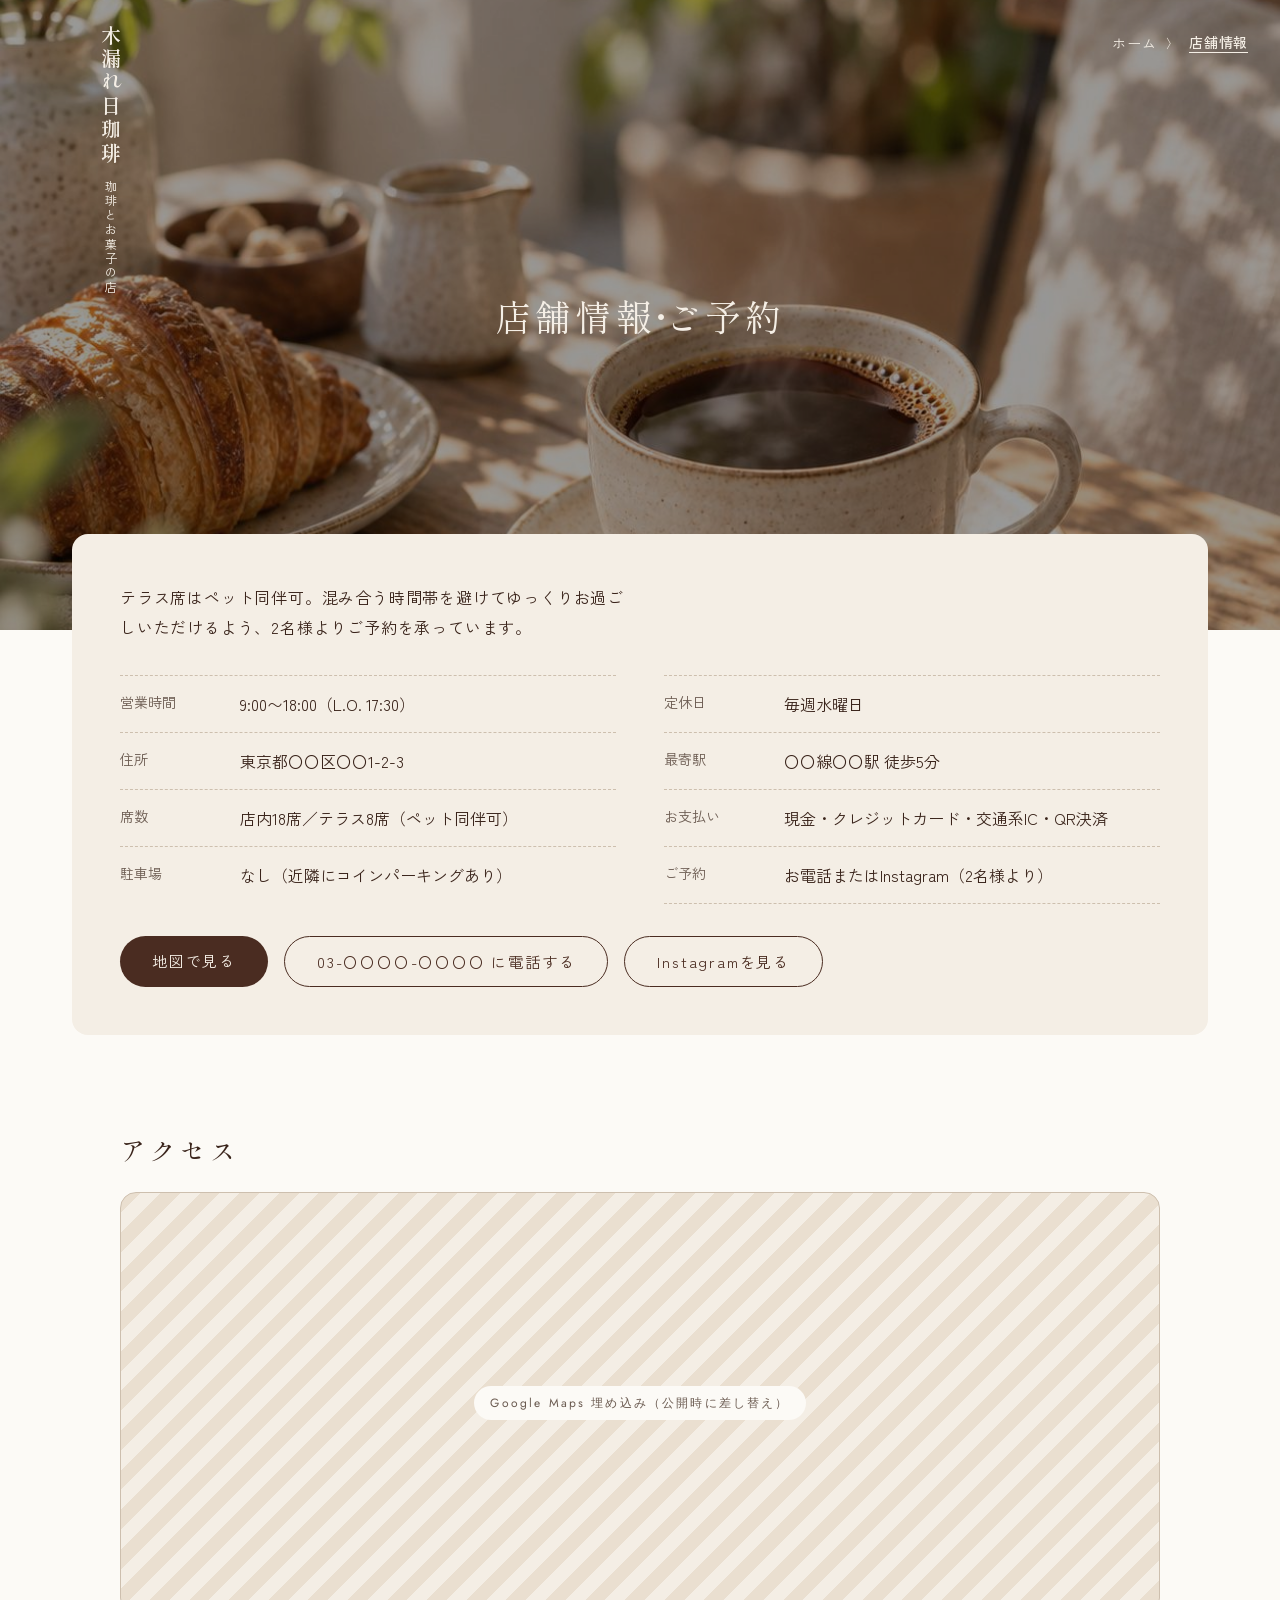
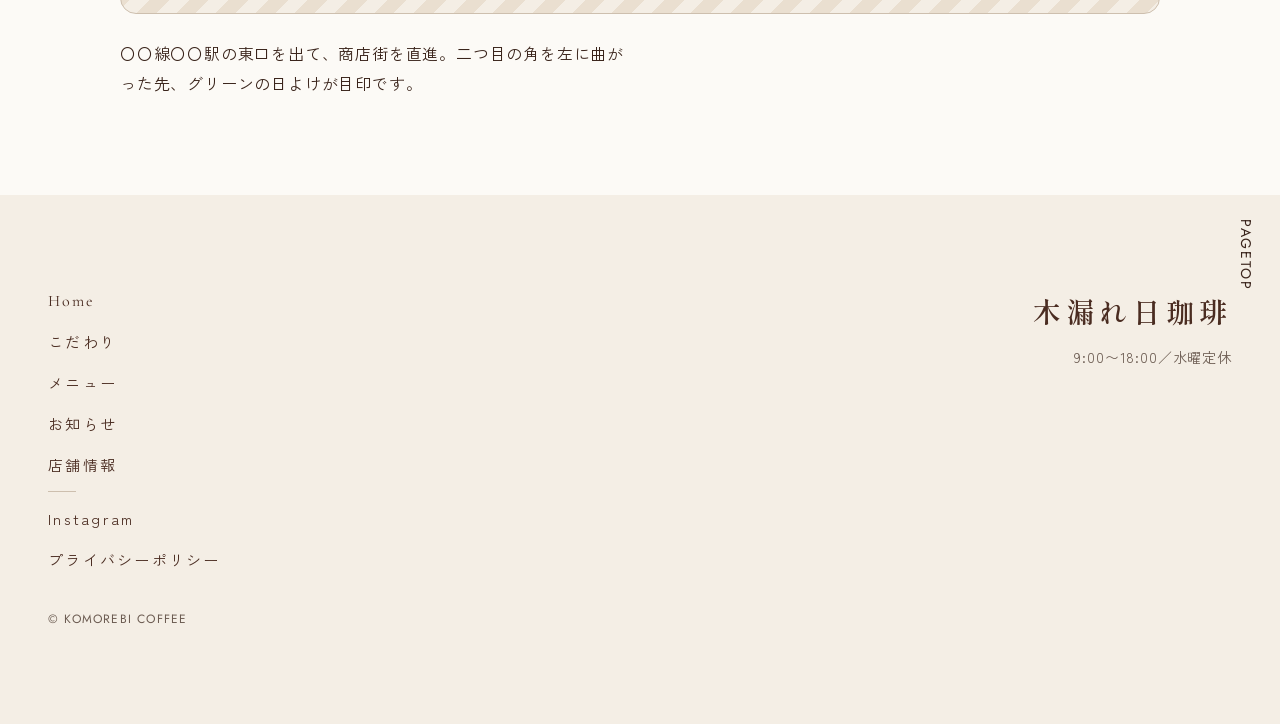
==== access.html @ e15b1026 "Add KOMOREBI COFFEE static site and CLAUDE.md project guide Import the existing Claude-designed cafe" ====
<!DOCTYPE html>
<html lang="ja">
<head>
<meta charset="utf-8">
<meta name="viewport" content="width=device-width, initial-scale=1">
<title>店舗情報・ご予約 | 木漏れ日珈琲</title>
<meta name="description" content="木漏れ日珈琲の店舗情報。営業時間、定休日、アクセス、ご予約について。">
<link rel="preconnect" href="https://fonts.googleapis.com">
<link rel="preconnect" href="https://fonts.gstatic.com" crossorigin>
<link rel="stylesheet" href="css/style.css">
</head>
<body>
<div id="top">

<section style="position:relative;height:70vh;min-height:520px;overflow:hidden">
<img src="images/gallery-02.jpg" alt="木漏れ日が差し込むテラス席" style="width:100%;height:100%;object-fit:cover;object-position:center 45%;display:block">
<div aria-hidden="true" style="position:absolute;inset:0;background:rgba(0,0,0,0.4)"></div>
<a href="index.html" aria-label="木漏れ日珈琲 トップへ" style="position:absolute;left:24px;top:24px;text-decoration:none;display:flex;flex-direction:column;align-items:center;gap:14px">
<span aria-hidden="true" style="writing-mode:vertical-rl;font-family:'Shippori Mincho',serif;font-weight:600;font-size:20px;letter-spacing:.18em;color:#F5EFE6">木漏れ日珈琲</span>
<span aria-hidden="true" style="writing-mode:vertical-rl;font-size:12px;letter-spacing:.2em;color:#F5EFE6">珈琲とお菓子の店</span>
</a>
<nav aria-label="パンくずリスト" style="position:absolute;right:32px;top:32px;display:flex;align-items:center;gap:10px;font-size:14px;letter-spacing:.05em;color:#F5EFE6">
<a href="index.html" style="text-decoration:none;color:#F5EFE6">ホーム</a>
<span aria-hidden="true" style="font-size:12px">〉</span>
<span aria-current="page" style="font-weight:500;border-bottom:1px solid #F5EFE6">店舗情報</span>
</nav>
<h1 style="position:absolute;left:0;right:0;top:50%;transform:translateY(-50%);margin:0;text-align:center;font-family:'Shippori Mincho',serif;font-size:36px;font-weight:400;letter-spacing:.12em;color:#F5EFE6;font-feature-settings:'palt'">店舗情報・ご予約</h1>
</section>

<section style="padding:0 48px 96px">
<div style="max-width:1040px;margin:-96px auto 0;background:#F4EEE5;border-radius:16px;padding:48px;position:relative">
<p style="margin:0 0 32px;font-size:16px;line-height:1.9;letter-spacing:.05em;max-width:32em;text-wrap:pretty">テラス席はペット同伴可。混み合う時間帯を避けてゆっくりお過ごしいただけるよう、2名様よりご予約を承っています。</p>
<div style="display:grid;grid-template-columns:1fr 1fr;gap:0 48px">
<div style="display:flex;gap:24px;padding:16px 0;border-top:1px dashed #CDBFAE"><span style="width:96px;flex:none;font-size:14px;color:#6B5B51">営業時間</span><span style="font-size:16px">9:00〜18:00（L.O. 17:30）</span></div>
<div style="display:flex;gap:24px;padding:16px 0;border-top:1px dashed #CDBFAE"><span style="width:96px;flex:none;font-size:14px;color:#6B5B51">定休日</span><span style="font-size:16px">毎週水曜日</span></div>
<div style="display:flex;gap:24px;padding:16px 0;border-top:1px dashed #CDBFAE"><span style="width:96px;flex:none;font-size:14px;color:#6B5B51">住所</span><span style="font-size:16px">東京都〇〇区〇〇1-2-3</span></div>
<div style="display:flex;gap:24px;padding:16px 0;border-top:1px dashed #CDBFAE"><span style="width:96px;flex:none;font-size:14px;color:#6B5B51">最寄駅</span><span style="font-size:16px">〇〇線〇〇駅 徒歩5分</span></div>
<div style="display:flex;gap:24px;padding:16px 0;border-top:1px dashed #CDBFAE"><span style="width:96px;flex:none;font-size:14px;color:#6B5B51">席数</span><span style="font-size:16px">店内18席／テラス8席（ペット同伴可）</span></div>
<div style="display:flex;gap:24px;padding:16px 0;border-top:1px dashed #CDBFAE"><span style="width:96px;flex:none;font-size:14px;color:#6B5B51">お支払い</span><span style="font-size:16px">現金・クレジットカード・交通系IC・QR決済</span></div>
<div style="display:flex;gap:24px;padding:16px 0;border-top:1px dashed #CDBFAE"><span style="width:96px;flex:none;font-size:14px;color:#6B5B51">駐車場</span><span style="font-size:16px">なし（近隣にコインパーキングあり）</span></div>
<div style="display:flex;gap:24px;padding:16px 0;border-top:1px dashed #CDBFAE;border-bottom:1px dashed #CDBFAE"><span style="width:96px;flex:none;font-size:14px;color:#6B5B51">ご予約</span><span style="font-size:16px">お電話またはInstagram（2名様より）</span></div>
</div>
<div style="display:flex;gap:16px;flex-wrap:wrap;margin-top:32px">
<a href="https://maps.google.com/?q=KOMOREBI+COFFEE" style="text-decoration:none;background:#4A2C21;color:#F5EFE6;border-radius:999px;padding:14px 32px;font-size:15px;letter-spacing:.12em">地図で見る</a>
<a href="tel:03-0000-0000" style="text-decoration:none;border:1px solid #4A2C21;color:#4A2C21;border-radius:999px;padding:14px 32px;font-size:15px;letter-spacing:.12em">03-〇〇〇〇-〇〇〇〇 に電話する</a>
<a href="https://instagram.com/komorebi_coffee" style="text-decoration:none;border:1px solid #4A2C21;color:#4A2C21;border-radius:999px;padding:14px 32px;font-size:15px;letter-spacing:.12em">Instagramを見る</a>
</div>
</div>
</section>

<section style="padding:0 48px 96px">
<div style="max-width:1040px;margin:0 auto">
<h2 style="margin:0 0 24px;font-family:'Shippori Mincho',serif;font-size:26px;font-weight:400;letter-spacing:.15em">アクセス</h2>
<div style="height:420px;border:1px solid #CDBFAE;border-radius:16px;background:repeating-linear-gradient(135deg,#EADFD0 0 14px,#F4EEE5 14px 28px);display:flex;align-items:center;justify-content:center">
<span style="font-family:Jost,sans-serif;font-size:12px;letter-spacing:.18em;color:#6B5B51;background:#FCFAF6;padding:8px 16px;border-radius:999px">Google Maps 埋め込み（公開時に差し替え）</span>
</div>
<p style="margin:24px 0 0;font-size:16px;line-height:1.9;letter-spacing:.05em;max-width:32em;text-wrap:pretty">〇〇線〇〇駅の東口を出て、商店街を直進。二つ目の角を左に曲がった先、グリーンの日よけが目印です。</p>
</div>
</section>

<footer style="background:#F4EEE5;padding:96px 48px;position:relative">
<a href="#top" style="position:absolute;right:24px;top:24px;writing-mode:vertical-rl;text-decoration:none;font-family:Jost,sans-serif;font-size:14px;letter-spacing:.12em;color:#3A241B">PAGETOP</a>
<div style="display:flex;justify-content:space-between;gap:64px;flex-wrap:wrap;max-width:1200px;margin:0 auto">
<div style="display:flex;flex-direction:column">
<nav style="display:flex;flex-direction:column;gap:20px">
<a href="index.html" style="text-decoration:none;font-family:'Cormorant Garamond',serif;font-size:16px;letter-spacing:.12em">Home</a>
<a href="concept.html" style="text-decoration:none;font-size:15px;letter-spacing:.15em">こだわり</a>
<a href="menu.html" style="text-decoration:none;font-size:15px;letter-spacing:.15em">メニュー</a>
<a href="news.html" style="text-decoration:none;font-size:15px;letter-spacing:.15em">お知らせ</a>
<a href="access.html" style="text-decoration:none;font-size:15px;letter-spacing:.15em">店舗情報</a>
</nav>
<span aria-hidden="true" style="width:28px;height:1px;background:#CDBFAE;margin:16px 0"></span>
<nav style="display:flex;flex-direction:column;gap:20px">
<a href="https://instagram.com/komorebi_coffee" style="text-decoration:none;font-size:15px;letter-spacing:.15em">Instagram</a>
<a href="/privacy-policy" style="text-decoration:none;font-size:15px;letter-spacing:.15em">プライバシーポリシー</a>
</nav>
<p style="margin:40px 0 0;font-family:Jost,sans-serif;font-size:12px;letter-spacing:.1em;color:#6B5B51">© KOMOREBI COFFEE</p>
</div>
<div style="display:flex;flex-direction:column;align-items:flex-end;gap:16px">
<span aria-hidden="true" style="font-family:'Shippori Mincho',serif;font-weight:600;font-size:28px;letter-spacing:.18em;color:#4A2C21;font-feature-settings:'palt'">木漏れ日珈琲</span>
<p style="margin:0;font-size:14px;letter-spacing:.06em;color:#6B5B51">9:00〜18:00／水曜定休</p>
</div>
</div>
</footer>

</div>
</body>
</html>
---- css/style.css ----
@import url("https://fonts.googleapis.com/css2?family=Shippori+Mincho:wght@400;500;600&family=Zen+Kaku+Gothic+New:wght@300;400;500&family=Cormorant+Garamond:wght@400;500;600&family=Jost:wght@400;500&display=swap");

body {
  margin: 0;
  background: #FCFAF6;
  font-family: "Zen Kaku Gothic New", "Noto Sans JP", sans-serif;
  color: #3A241B;
}

a {
  color: #4A2C21;
}

a:hover {
  color: #6B4234;
}

*:focus-visible {
  outline: 2px solid #4A2C21;
  outline-offset: 2px;
}

@keyframes komorebi-spin {
  from { transform: rotate(0); }
  to { transform: rotate(360deg); }
}
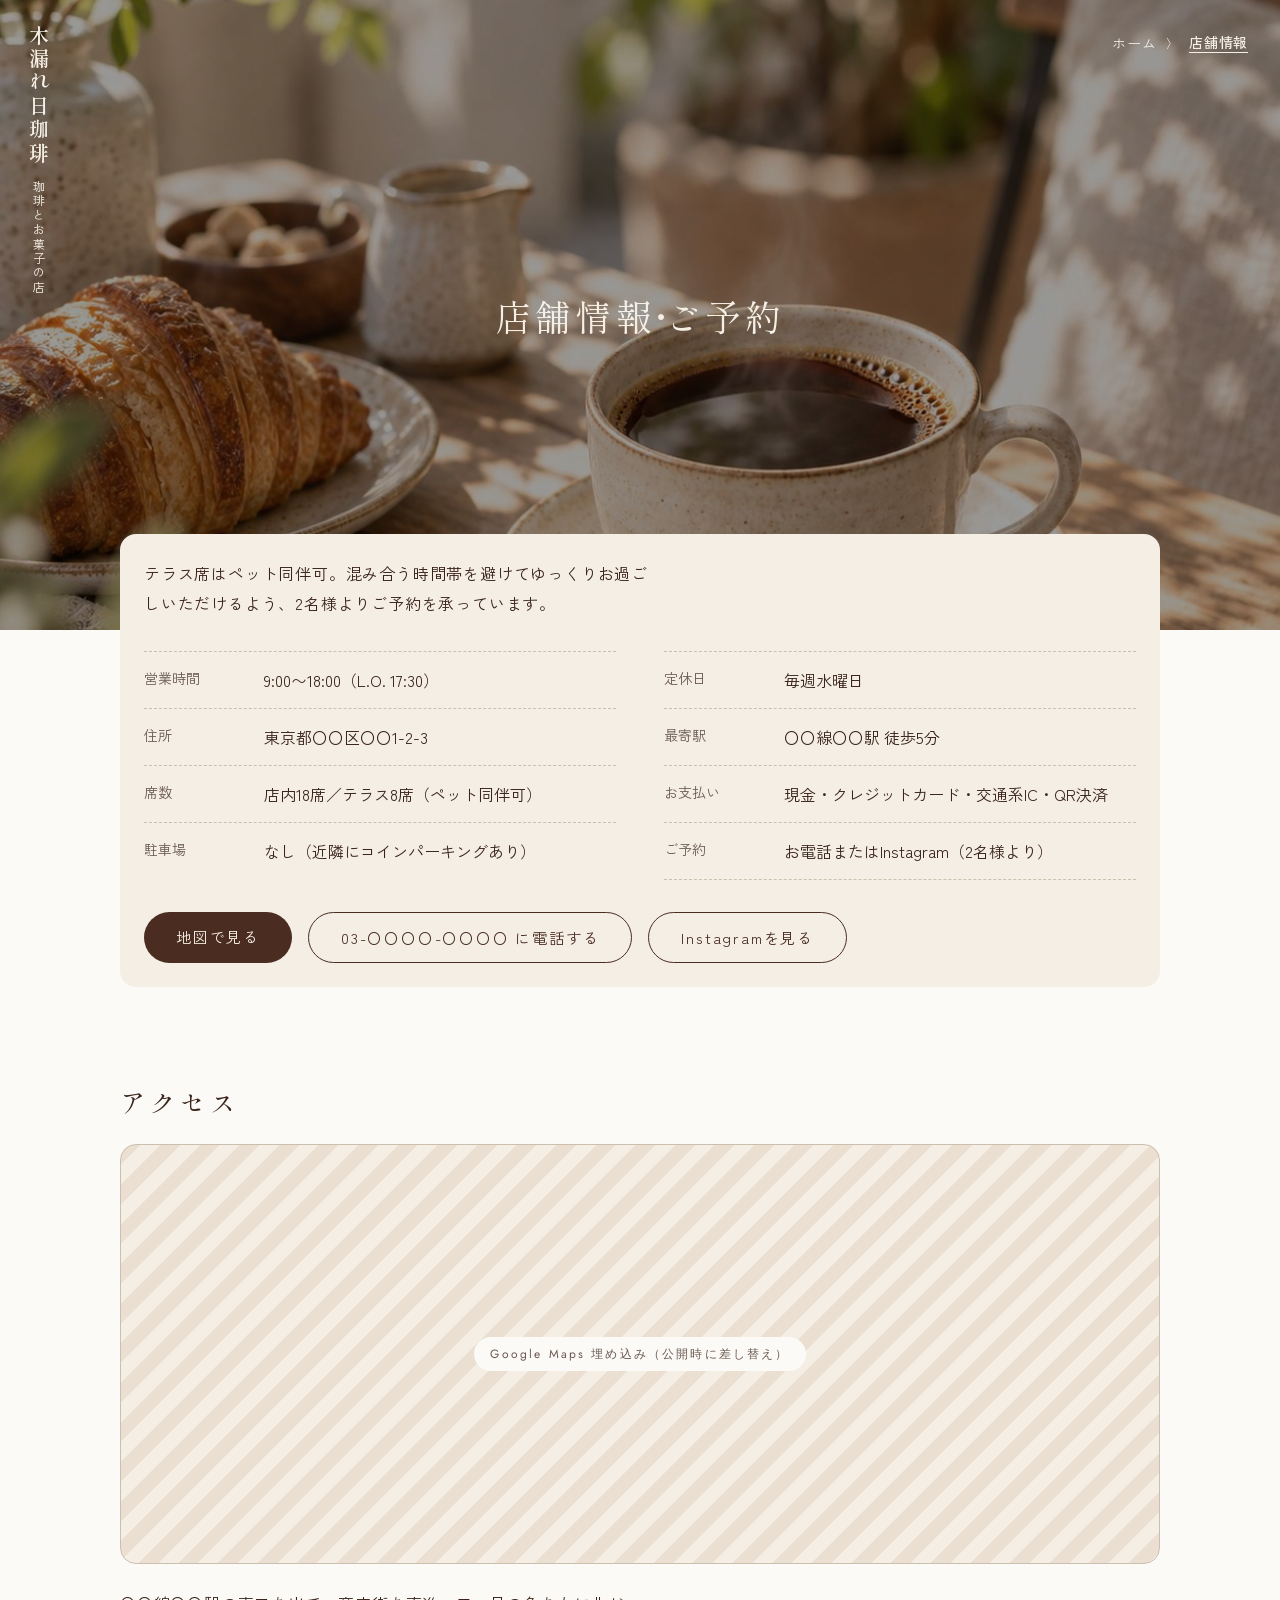
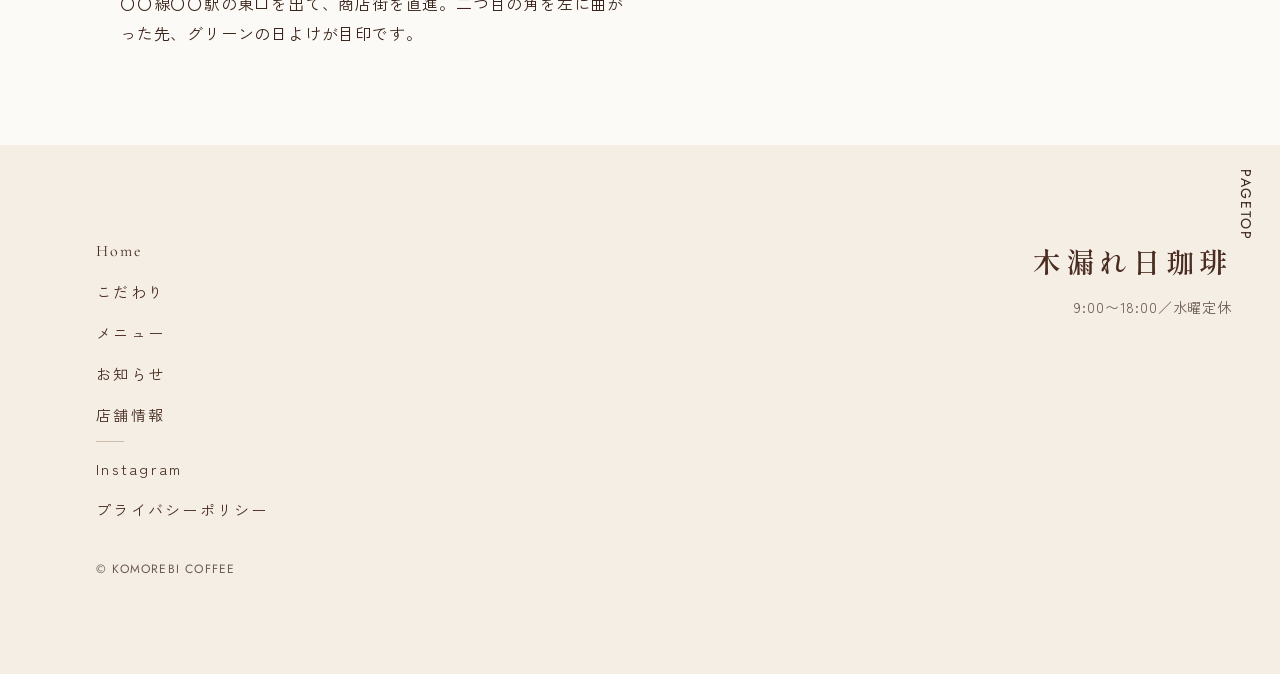
==== commit 604385da: "Add mobile-first responsive layout across all pages Introduce shared responsive CSS (design tokens, " ====
--- a/access.html
+++ b/access.html
@@ -12,7 +12,7 @@
 <body>
 <div id="top">
 
-<section style="position:relative;height:70vh;min-height:520px;overflow:hidden">
+<section class="hero-c">
 <img src="images/gallery-02.jpg" alt="木漏れ日が差し込むテラス席" style="width:100%;height:100%;object-fit:cover;object-position:center 45%;display:block">
 <div aria-hidden="true" style="position:absolute;inset:0;background:rgba(0,0,0,0.4)"></div>
 <a href="index.html" aria-label="木漏れ日珈琲 トップへ" style="position:absolute;left:24px;top:24px;text-decoration:none;display:flex;flex-direction:column;align-items:center;gap:14px">
@@ -24,13 +24,18 @@
 <span aria-hidden="true" style="font-size:12px">〉</span>
 <span aria-current="page" style="font-weight:500;border-bottom:1px solid #F5EFE6">店舗情報</span>
 </nav>
-<h1 style="position:absolute;left:0;right:0;top:50%;transform:translateY(-50%);margin:0;text-align:center;font-family:'Shippori Mincho',serif;font-size:36px;font-weight:400;letter-spacing:.12em;color:#F5EFE6;font-feature-settings:'palt'">店舗情報・ご予約</h1>
+<h1 class="hero-c-title">店舗情報・ご予約</h1>
 </section>
 
-<section style="padding:0 48px 96px">
-<div style="max-width:1040px;margin:-96px auto 0;background:#F4EEE5;border-radius:16px;padding:48px;position:relative">
+<button type="button" class="mobile-menu-btn" data-drawer-open aria-haspopup="true" aria-expanded="false" aria-controls="site-drawer" aria-label="メニューを開く">
+<svg width="24" height="24" viewBox="0 0 24 24" fill="none" stroke="currentColor" stroke-width="1.6" aria-hidden="true"><line x1="4" y1="8" x2="20" y2="8"></line><line x1="4" y1="16" x2="20" y2="16"></line></svg>
+<span>MENU</span>
+</button>
+
+<section style="padding:0 24px clamp(56px,10vw,96px)">
+<div class="overlap-card" style="max-width:1040px;margin-left:auto;margin-right:auto;background:#F4EEE5;border-radius:16px;padding:24px;position:relative">
 <p style="margin:0 0 32px;font-size:16px;line-height:1.9;letter-spacing:.05em;max-width:32em;text-wrap:pretty">テラス席はペット同伴可。混み合う時間帯を避けてゆっくりお過ごしいただけるよう、2名様よりご予約を承っています。</p>
-<div style="display:grid;grid-template-columns:1fr 1fr;gap:0 48px">
+<div class="info-grid">
 <div style="display:flex;gap:24px;padding:16px 0;border-top:1px dashed #CDBFAE"><span style="width:96px;flex:none;font-size:14px;color:#6B5B51">営業時間</span><span style="font-size:16px">9:00〜18:00（L.O. 17:30）</span></div>
 <div style="display:flex;gap:24px;padding:16px 0;border-top:1px dashed #CDBFAE"><span style="width:96px;flex:none;font-size:14px;color:#6B5B51">定休日</span><span style="font-size:16px">毎週水曜日</span></div>
 <div style="display:flex;gap:24px;padding:16px 0;border-top:1px dashed #CDBFAE"><span style="width:96px;flex:none;font-size:14px;color:#6B5B51">住所</span><span style="font-size:16px">東京都〇〇区〇〇1-2-3</span></div>
@@ -48,35 +53,35 @@
 </div>
 </section>
 
-<section style="padding:0 48px 96px">
+<section style="padding:0 24px clamp(56px,10vw,96px)">
 <div style="max-width:1040px;margin:0 auto">
-<h2 style="margin:0 0 24px;font-family:'Shippori Mincho',serif;font-size:26px;font-weight:400;letter-spacing:.15em">アクセス</h2>
-<div style="height:420px;border:1px solid #CDBFAE;border-radius:16px;background:repeating-linear-gradient(135deg,#EADFD0 0 14px,#F4EEE5 14px 28px);display:flex;align-items:center;justify-content:center">
-<span style="font-family:Jost,sans-serif;font-size:12px;letter-spacing:.18em;color:#6B5B51;background:#FCFAF6;padding:8px 16px;border-radius:999px">Google Maps 埋め込み（公開時に差し替え）</span>
+<h2 style="margin:0 0 24px;font-family:'Shippori Mincho',serif;font-size:clamp(1.5rem,4vw,1.625rem);font-weight:400;letter-spacing:.15em">アクセス</h2>
+<div style="height:clamp(260px,50vw,420px);border:1px solid #CDBFAE;border-radius:16px;background:repeating-linear-gradient(135deg,#EADFD0 0 14px,#F4EEE5 14px 28px);display:flex;align-items:center;justify-content:center">
+<span style="font-family:Jost,sans-serif;font-size:12px;letter-spacing:.18em;color:#6B5B51;background:#FCFAF6;padding:8px 16px;border-radius:999px;text-align:center">Google Maps 埋め込み（公開時に差し替え）</span>
 </div>
 <p style="margin:24px 0 0;font-size:16px;line-height:1.9;letter-spacing:.05em;max-width:32em;text-wrap:pretty">〇〇線〇〇駅の東口を出て、商店街を直進。二つ目の角を左に曲がった先、グリーンの日よけが目印です。</p>
 </div>
 </section>
 
-<footer style="background:#F4EEE5;padding:96px 48px;position:relative">
+<footer class="subpage-footer" style="margin:0">
 <a href="#top" style="position:absolute;right:24px;top:24px;writing-mode:vertical-rl;text-decoration:none;font-family:Jost,sans-serif;font-size:14px;letter-spacing:.12em;color:#3A241B">PAGETOP</a>
-<div style="display:flex;justify-content:space-between;gap:64px;flex-wrap:wrap;max-width:1200px;margin:0 auto">
-<div style="display:flex;flex-direction:column">
+<div class="footer-b-row" style="margin:0 auto">
+<div class="footer-b-links">
 <nav style="display:flex;flex-direction:column;gap:20px">
 <a href="index.html" style="text-decoration:none;font-family:'Cormorant Garamond',serif;font-size:16px;letter-spacing:.12em">Home</a>
 <a href="concept.html" style="text-decoration:none;font-size:15px;letter-spacing:.15em">こだわり</a>
 <a href="menu.html" style="text-decoration:none;font-size:15px;letter-spacing:.15em">メニュー</a>
 <a href="news.html" style="text-decoration:none;font-size:15px;letter-spacing:.15em">お知らせ</a>
-<a href="access.html" style="text-decoration:none;font-size:15px;letter-spacing:.15em">店舗情報</a>
+<a href="access.html" aria-current="page" style="text-decoration:none;font-size:15px;letter-spacing:.15em">店舗情報</a>
 </nav>
-<span aria-hidden="true" style="width:28px;height:1px;background:#CDBFAE;margin:16px 0"></span>
+<span aria-hidden="true" style="width:28px;height:1px;background:#CDBFAE;margin:16px 0;display:block"></span>
 <nav style="display:flex;flex-direction:column;gap:20px">
 <a href="https://instagram.com/komorebi_coffee" style="text-decoration:none;font-size:15px;letter-spacing:.15em">Instagram</a>
 <a href="/privacy-policy" style="text-decoration:none;font-size:15px;letter-spacing:.15em">プライバシーポリシー</a>
 </nav>
 <p style="margin:40px 0 0;font-family:Jost,sans-serif;font-size:12px;letter-spacing:.1em;color:#6B5B51">© KOMOREBI COFFEE</p>
 </div>
-<div style="display:flex;flex-direction:column;align-items:flex-end;gap:16px">
+<div class="footer-b-brand">
 <span aria-hidden="true" style="font-family:'Shippori Mincho',serif;font-weight:600;font-size:28px;letter-spacing:.18em;color:#4A2C21;font-feature-settings:'palt'">木漏れ日珈琲</span>
 <p style="margin:0;font-size:14px;letter-spacing:.06em;color:#6B5B51">9:00〜18:00／水曜定休</p>
 </div>
@@ -84,5 +89,31 @@
 </footer>
 
 </div>
+
+<div class="drawer-overlay" data-drawer-overlay hidden></div>
+<aside id="site-drawer" class="drawer" data-drawer aria-label="サイトメニュー" aria-hidden="true">
+<div class="drawer-head">
+<a href="index.html" class="drawer-home">Home</a>
+<button type="button" class="drawer-close" data-drawer-close aria-label="メニューを閉じる">×</button>
+</div>
+<nav class="drawer-nav">
+<a href="index.html">Home</a>
+<a href="concept.html">こだわり</a>
+<a href="menu.html">メニュー</a>
+<a href="news.html">お知らせ</a>
+<a href="access.html" aria-current="page">店舗情報</a>
+</nav>
+<span class="drawer-rule" aria-hidden="true"></span>
+<nav class="drawer-nav">
+<a href="https://instagram.com/komorebi_coffee">Instagram</a>
+<a href="/privacy-policy">プライバシーポリシー</a>
+</nav>
+<div class="drawer-foot">
+<span class="vlogo-mark" aria-hidden="true">木漏れ日珈琲</span>
+<p>© KOMOREBI COFFEE</p>
+</div>
+</aside>
+
+<script src="js/nav.js"></script>
 </body>
 </html>
--- a/css/style.css
+++ b/css/style.css
@@ -1,22 +1,48 @@
 @import url("https://fonts.googleapis.com/css2?family=Shippori+Mincho:wght@400;500;600&family=Zen+Kaku+Gothic+New:wght@300;400;500&family=Cormorant+Garamond:wght@400;500;600&family=Jost:wght@400;500&display=swap");
+
+:root {
+  --color-primary: #4A2C21;
+  --color-primary-hover: #6B4234;
+  --color-secondary: #A8964A;
+  --color-accent: #D22A2E;
+  --color-cream: #F0E6CC;
+  --color-cream-hover: #E8DBB8;
+  --color-bg: #FCFAF6;
+  --color-bg-sub: #F4EEE5;
+  --color-bg-alt: #EADFD0;
+  --color-bg-dark: #2B1D18;
+  --color-text: #3A241B;
+  --color-text-muted: #6B5B51;
+  --color-text-on-dark: #F5EFE6;
+  --color-border: #CDBFAE;
+  --color-overlay: rgba(0, 0, 0, 0.4);
+}
+
+* {
+  box-sizing: border-box;
+}
 
 body {
   margin: 0;
-  background: #FCFAF6;
+  background: var(--color-bg);
   font-family: "Zen Kaku Gothic New", "Noto Sans JP", sans-serif;
-  color: #3A241B;
+  color: var(--color-text);
+}
+
+img {
+  max-width: 100%;
 }
 
 a {
-  color: #4A2C21;
+  color: var(--color-primary);
 }
 
 a:hover {
-  color: #6B4234;
+  color: var(--color-primary-hover);
 }
 
 *:focus-visible {
-  outline: 2px solid #4A2C21;
+  outline: 2px solid var(--color-primary);
   outline-offset: 2px;
 }
 
@@ -24,3 +50,718 @@
   from { transform: rotate(0); }
   to { transform: rotate(360deg); }
 }
+
+@media (prefers-reduced-motion: reduce) {
+  * {
+    animation-duration: 0.01ms !important;
+    animation-iteration-count: 1 !important;
+    transition-duration: 0.01ms !important;
+    scroll-behavior: auto !important;
+  }
+}
+
+/* ==========================================================================
+   Mobile-only breakpoint helpers (base rules target mobile / small tablet;
+   desktop rules restore the original 1024px+ layout).
+   ========================================================================== */
+
+@media (max-width: 1023px) {
+  html {
+    scroll-padding-top: 72px;
+  }
+
+  body.drawer-locked {
+    overflow: hidden;
+  }
+}
+
+/* --------------------------------------------------------------------------
+   Drawer menu (shared across all pages)
+   -------------------------------------------------------------------------- */
+
+.drawer-overlay {
+  position: fixed;
+  inset: 0;
+  background: var(--color-overlay);
+  z-index: 40;
+  opacity: 0;
+  pointer-events: none;
+  transition: opacity 0.3s ease;
+}
+
+.drawer-overlay.is-open {
+  opacity: 1;
+  pointer-events: auto;
+}
+
+.drawer {
+  position: fixed;
+  top: 0;
+  right: 0;
+  bottom: 0;
+  width: min(320px, 86vw);
+  background: var(--color-bg-sub);
+  z-index: 41;
+  transform: translateX(100%);
+  transition: transform 0.3s ease;
+  padding: 24px 32px calc(24px + env(safe-area-inset-bottom));
+  display: flex;
+  flex-direction: column;
+  overflow-y: auto;
+}
+
+.drawer.is-open {
+  transform: translateX(0);
+}
+
+.drawer-head {
+  display: flex;
+  align-items: center;
+  justify-content: space-between;
+  padding: 8px 0 16px;
+}
+
+.drawer-home {
+  text-decoration: none;
+  font-family: "Cormorant Garamond", serif;
+  font-size: 1.125rem;
+  letter-spacing: 0.12em;
+  color: var(--color-primary);
+}
+
+.drawer-close {
+  width: 44px;
+  height: 44px;
+  display: flex;
+  align-items: center;
+  justify-content: center;
+  background: none;
+  border: none;
+  color: var(--color-text);
+  font-size: 1.5rem;
+  line-height: 1;
+  cursor: pointer;
+  border-radius: 50%;
+}
+
+.drawer-nav {
+  display: flex;
+  flex-direction: column;
+}
+
+.drawer-nav a {
+  text-decoration: none;
+  color: var(--color-text);
+  font-size: 1.125rem;
+  letter-spacing: 0.1em;
+  padding: 16px 0;
+  line-height: 1;
+}
+
+.drawer-nav a[aria-current="page"] {
+  color: var(--color-primary);
+  font-weight: 500;
+}
+
+.drawer-rule {
+  display: block;
+  width: 28px;
+  height: 1px;
+  background: var(--color-border);
+  margin: 16px 0;
+}
+
+.drawer-foot {
+  margin-top: auto;
+  padding-top: 24px;
+  display: flex;
+  flex-direction: column;
+  gap: 12px;
+}
+
+.drawer-foot .vlogo-mark {
+  font-family: "Shippori Mincho", serif;
+  font-weight: 600;
+  font-size: 1.25rem;
+  letter-spacing: 0.12em;
+  color: var(--color-primary);
+}
+
+.drawer-foot p {
+  margin: 0;
+  font-size: 0.8125rem;
+  letter-spacing: 0.08em;
+  color: var(--color-text-muted);
+}
+
+@media (min-width: 1024px) {
+  .drawer,
+  .drawer-overlay {
+    display: none;
+  }
+}
+
+/* --------------------------------------------------------------------------
+   M1: "Menu" text link (top page / Hero A only — kept clear of the
+   rotating badge, which occupies the same corner as the M3 button)
+   -------------------------------------------------------------------------- */
+
+.menu-link {
+  display: none;
+}
+
+@media (max-width: 1023px) {
+  .menu-link {
+    display: inline-flex;
+    align-items: center;
+    position: fixed;
+    top: 16px;
+    right: 16px;
+    z-index: 20;
+    min-height: 44px;
+    min-width: 44px;
+    padding: 8px 4px;
+    background: none;
+    border: none;
+    cursor: pointer;
+    font-family: "Cormorant Garamond", serif;
+    font-size: 0.9375rem;
+    letter-spacing: 0.1em;
+    color: var(--color-primary);
+    text-decoration: underline;
+    text-underline-offset: 4px;
+  }
+}
+
+/* --------------------------------------------------------------------------
+   M3: fixed pill + floating circular MENU button (subpages other than
+   the Hero A top page)
+   -------------------------------------------------------------------------- */
+
+.mobile-pill,
+.mobile-menu-btn {
+  display: none;
+}
+
+@media (max-width: 1023px) {
+  .mobile-pill {
+    display: inline-flex;
+    align-items: center;
+    gap: 8px;
+    position: fixed;
+    top: 16px;
+    right: 16px;
+    z-index: 20;
+    height: 44px;
+    padding: 0 20px;
+    border-radius: 999px;
+    background: var(--color-cream);
+    color: var(--color-text);
+    text-decoration: none;
+    font-family: Jost, sans-serif;
+    font-size: 0.9375rem;
+    letter-spacing: 0.05em;
+  }
+
+  .mobile-menu-btn {
+    display: flex;
+    flex-direction: column;
+    align-items: center;
+    justify-content: center;
+    gap: 2px;
+    position: fixed;
+    right: 16px;
+    bottom: calc(16px + env(safe-area-inset-bottom));
+    z-index: 20;
+    width: 64px;
+    height: 64px;
+    border-radius: 50%;
+    background: #FFFFFF;
+    border: none;
+    cursor: pointer;
+    box-shadow: 0 2px 12px rgba(0, 0, 0, 0.15);
+    color: var(--color-text);
+    font-family: Jost, sans-serif;
+    font-size: 0.75rem;
+    letter-spacing: 0.1em;
+  }
+}
+
+/* --------------------------------------------------------------------------
+   Vertical logo, fixed on desktop only (menu.html / menu-detail.html /
+   news.html — pages without a photo hero). On mobile it flows with the
+   page instead of staying fixed, and the description line is hidden.
+   -------------------------------------------------------------------------- */
+
+.vlogo-fixed {
+  position: static;
+  display: flex;
+  flex-direction: column;
+  align-items: center;
+  gap: 16px;
+  text-decoration: none;
+  width: 40px;
+  margin: 24px 0 0 24px;
+}
+
+.vlogo-fixed .vlogo-sub {
+  display: none;
+}
+
+@media (min-width: 1024px) {
+  .vlogo-fixed {
+    position: fixed;
+    left: 16px;
+    top: 24px;
+    margin: 0;
+    z-index: 5;
+  }
+
+  .vlogo-fixed .vlogo-sub {
+    display: inline;
+  }
+}
+
+.subpage-shell {
+  min-height: 100vh;
+  background: var(--color-bg);
+  padding: 0;
+}
+
+@media (min-width: 1024px) {
+  .subpage-shell {
+    padding-left: 96px;
+  }
+
+  .subpage-shell.has-right-gutter {
+    padding-right: 48px;
+  }
+}
+
+.subpage-footer {
+  background: var(--color-bg-sub);
+  padding: 64px 24px 96px;
+  position: relative;
+  margin: 0;
+}
+
+@media (min-width: 1024px) {
+  .subpage-footer {
+    margin-left: -96px;
+    padding: 96px 48px 96px 96px;
+  }
+
+  .subpage-footer.has-right-gutter {
+    margin-right: -48px;
+  }
+}
+
+.subpage-content {
+  padding-left: 24px;
+  padding-right: 24px;
+}
+
+@media (min-width: 1024px) {
+  .subpage-content {
+    padding-left: 0;
+    padding-right: 0;
+  }
+}
+
+/* --------------------------------------------------------------------------
+   Product feature sections (menu-detail.html): full-bleed photo + padded
+   text on mobile, asymmetric side padding + fixed min-height on desktop.
+   -------------------------------------------------------------------------- */
+
+.product-feature {
+  padding: clamp(48px, 10vw, 96px) 0;
+}
+
+.feature-pad-l {
+  padding-left: 0;
+}
+
+.feature-pad-r {
+  padding-right: 0;
+}
+
+.feature-min-h {
+  min-height: auto;
+}
+
+@media (min-width: 1024px) {
+  .feature-pad-l {
+    padding-left: 48px;
+  }
+
+  .feature-pad-r {
+    padding-right: 48px;
+  }
+
+  .feature-min-h {
+    min-height: 560px;
+  }
+}
+
+.footer-b-row {
+  display: flex;
+  flex-direction: column;
+  gap: 48px;
+  max-width: 1200px;
+}
+
+@media (min-width: 1024px) {
+  .footer-b-row {
+    flex-direction: row;
+    justify-content: space-between;
+    gap: 64px;
+    flex-wrap: wrap;
+  }
+}
+
+.footer-b-links {
+  display: flex;
+  flex-direction: column;
+}
+
+.footer-b-brand {
+  display: flex;
+  flex-direction: column;
+  align-items: flex-start;
+  gap: 16px;
+}
+
+@media (min-width: 1024px) {
+  .footer-b-brand {
+    align-items: flex-end;
+  }
+}
+
+/* --------------------------------------------------------------------------
+   Hero A (top page): 3-column desktop grid collapses to a single
+   centered column on mobile; the photo runs edge-to-edge.
+   -------------------------------------------------------------------------- */
+
+.hero-a-grid {
+  position: relative;
+  display: flex;
+  flex-direction: column;
+  align-items: center;
+  padding-top: 64px;
+}
+
+@media (min-width: 1024px) {
+  .hero-a-grid {
+    display: grid;
+    grid-template-columns: minmax(240px, 22%) 1fr minmax(160px, 13%);
+    padding-top: 40px;
+  }
+}
+
+.hero-a-logo {
+  padding-left: 0;
+  display: flex;
+  flex-direction: column;
+  align-items: center;
+  gap: 12px;
+  width: 96px;
+}
+
+@media (min-width: 1024px) {
+  .hero-a-logo {
+    padding-left: 48px;
+    align-items: flex-start;
+    width: auto;
+  }
+}
+
+.hero-a-photo-col {
+  display: flex;
+  flex-direction: column;
+  align-items: center;
+  width: 100%;
+}
+
+.hero-a-photo-wrap {
+  width: 100%;
+  height: clamp(360px, 90vw, 560px);
+  border-radius: clamp(96px, 30vw, 150px) clamp(96px, 30vw, 150px) 0 0;
+  overflow: hidden;
+}
+
+@media (min-width: 1024px) {
+  .hero-a-photo-wrap {
+    height: 560px;
+    border-radius: 260px 260px 0 0;
+  }
+}
+
+.hero-a-nav {
+  display: none;
+}
+
+@media (min-width: 1024px) {
+  .hero-a-nav {
+    display: flex;
+    flex-direction: column;
+    align-items: flex-end;
+    gap: 28px;
+    padding-right: 48px;
+    padding-top: 6px;
+  }
+}
+
+.rotate-badge {
+  position: absolute;
+  right: 12px;
+  bottom: -32px;
+  width: clamp(96px, 24vw, 170px);
+  height: clamp(96px, 24vw, 170px);
+  border-radius: 50%;
+  background: rgba(252, 250, 246, 0.9);
+  backdrop-filter: blur(4px);
+  display: flex;
+  align-items: center;
+  justify-content: center;
+  text-decoration: none;
+}
+
+@media (min-width: 1024px) {
+  .rotate-badge {
+    right: 26px;
+    bottom: -40px;
+  }
+}
+
+.rotate-badge svg {
+  position: absolute;
+  inset: 0;
+  width: 100%;
+  height: 100%;
+  animation: komorebi-spin 24s linear infinite;
+}
+
+/* --------------------------------------------------------------------------
+   Hero C (subpage intro photo): 70vh desktop, full-viewport on mobile.
+   -------------------------------------------------------------------------- */
+
+.hero-c {
+  position: relative;
+  height: 100svh;
+  min-height: 480px;
+  max-height: 720px;
+  overflow: hidden;
+}
+
+@media (min-width: 1024px) {
+  .hero-c {
+    height: 70vh;
+    min-height: 520px;
+    max-height: none;
+  }
+}
+
+.hero-c-title {
+  position: absolute;
+  left: 0;
+  right: 0;
+  top: 50%;
+  transform: translateY(-50%);
+  margin: 0;
+  text-align: center;
+  padding: 0 24px;
+  font-family: "Shippori Mincho", serif;
+  font-size: clamp(1.75rem, 6vw, 2.25rem);
+  font-weight: 400;
+  letter-spacing: 0.12em;
+  color: var(--color-text-on-dark);
+  font-feature-settings: "palt";
+}
+
+/* --------------------------------------------------------------------------
+   Generic 2-column split (photo + text) used for the roaster block and
+   product-feature sections; stacks on mobile with photo first.
+   -------------------------------------------------------------------------- */
+
+.split-2col {
+  display: grid;
+  grid-template-columns: 1fr;
+  gap: 32px;
+  align-items: center;
+}
+
+@media (min-width: 1024px) {
+  .split-2col {
+    grid-template-columns: 1fr 1fr;
+    gap: 64px;
+  }
+}
+
+@media (max-width: 1023px) {
+  .split-2col .split-2col-img-first {
+    order: -1;
+  }
+}
+
+/* --------------------------------------------------------------------------
+   Grid components: menu tiles / gallery / news / info list
+   -------------------------------------------------------------------------- */
+
+.grid-3col {
+  display: grid;
+  grid-template-columns: 1fr;
+  gap: 32px;
+}
+
+@media (min-width: 640px) {
+  .grid-3col {
+    grid-template-columns: repeat(2, 1fr);
+  }
+}
+
+@media (min-width: 1024px) {
+  .grid-3col {
+    grid-template-columns: repeat(3, 1fr);
+    gap: 48px;
+  }
+}
+
+.gallery-grid {
+  display: grid;
+  grid-template-columns: repeat(3, 1fr);
+  gap: 4px;
+}
+
+@media (min-width: 1024px) {
+  .gallery-grid {
+    grid-template-columns: repeat(6, 1fr);
+  }
+}
+
+.news-cols {
+  display: grid;
+  grid-template-columns: 1fr;
+  gap: 32px;
+}
+
+@media (min-width: 1024px) {
+  .news-cols {
+    grid-template-columns: minmax(200px, 1fr) 2fr;
+    gap: 48px;
+    align-items: center;
+  }
+}
+
+.info-grid {
+  display: grid;
+  grid-template-columns: 1fr;
+  gap: 0;
+}
+
+@media (min-width: 640px) {
+  .info-grid {
+    grid-template-columns: 1fr 1fr;
+    gap: 0 48px;
+  }
+}
+
+.overlap-card {
+  margin-top: -48px;
+}
+
+@media (min-width: 1024px) {
+  .overlap-card {
+    margin-top: -96px;
+  }
+}
+
+/* --------------------------------------------------------------------------
+   Category filter row (menu.html): horizontal scroll on mobile
+   -------------------------------------------------------------------------- */
+
+.filters-row {
+  display: flex;
+  gap: 12px;
+  padding-bottom: 56px;
+  overflow-x: auto;
+  scroll-snap-type: x mandatory;
+  -webkit-overflow-scrolling: touch;
+}
+
+.filters-row .filter-btn {
+  flex: none;
+  scroll-snap-align: start;
+}
+
+@media (min-width: 1024px) {
+  .filters-row {
+    flex-wrap: wrap;
+    overflow-x: visible;
+  }
+}
+
+.filter-btn {
+  border-radius: 999px;
+  padding: 12px 24px;
+  font-size: 14px;
+  letter-spacing: .12em;
+  font-family: inherit;
+  cursor: pointer;
+  transition: .3s;
+  min-height: 44px;
+  background: transparent;
+  color: var(--color-text);
+  border: 1px solid var(--color-border);
+}
+
+.filter-btn.active {
+  background: var(--color-primary);
+  color: var(--color-text-on-dark);
+  border: 1px solid var(--color-primary);
+}
+
+/* --------------------------------------------------------------------------
+   Footer A (top page): brand swoosh footer, links + socials stack on
+   mobile then right-align.
+   -------------------------------------------------------------------------- */
+
+.footer-a-row {
+  position: relative;
+  display: flex;
+  flex-direction: column;
+  gap: 40px;
+}
+
+@media (min-width: 1024px) {
+  .footer-a-row {
+    flex-direction: row;
+    justify-content: flex-end;
+    gap: 96px;
+  }
+}
+
+.notice-tab {
+  display: none;
+}
+
+@media (min-width: 1024px) {
+  .notice-tab {
+    display: inline-flex;
+    align-items: center;
+    gap: 10px;
+    position: absolute;
+    right: 0;
+    top: 0;
+    height: 36px;
+    background: var(--color-cream);
+    padding: 0 16px;
+    text-decoration: none;
+  }
+}
+
+.footer-a-social {
+  display: flex;
+  flex-direction: column;
+  align-items: flex-end;
+  gap: 24px;
+}
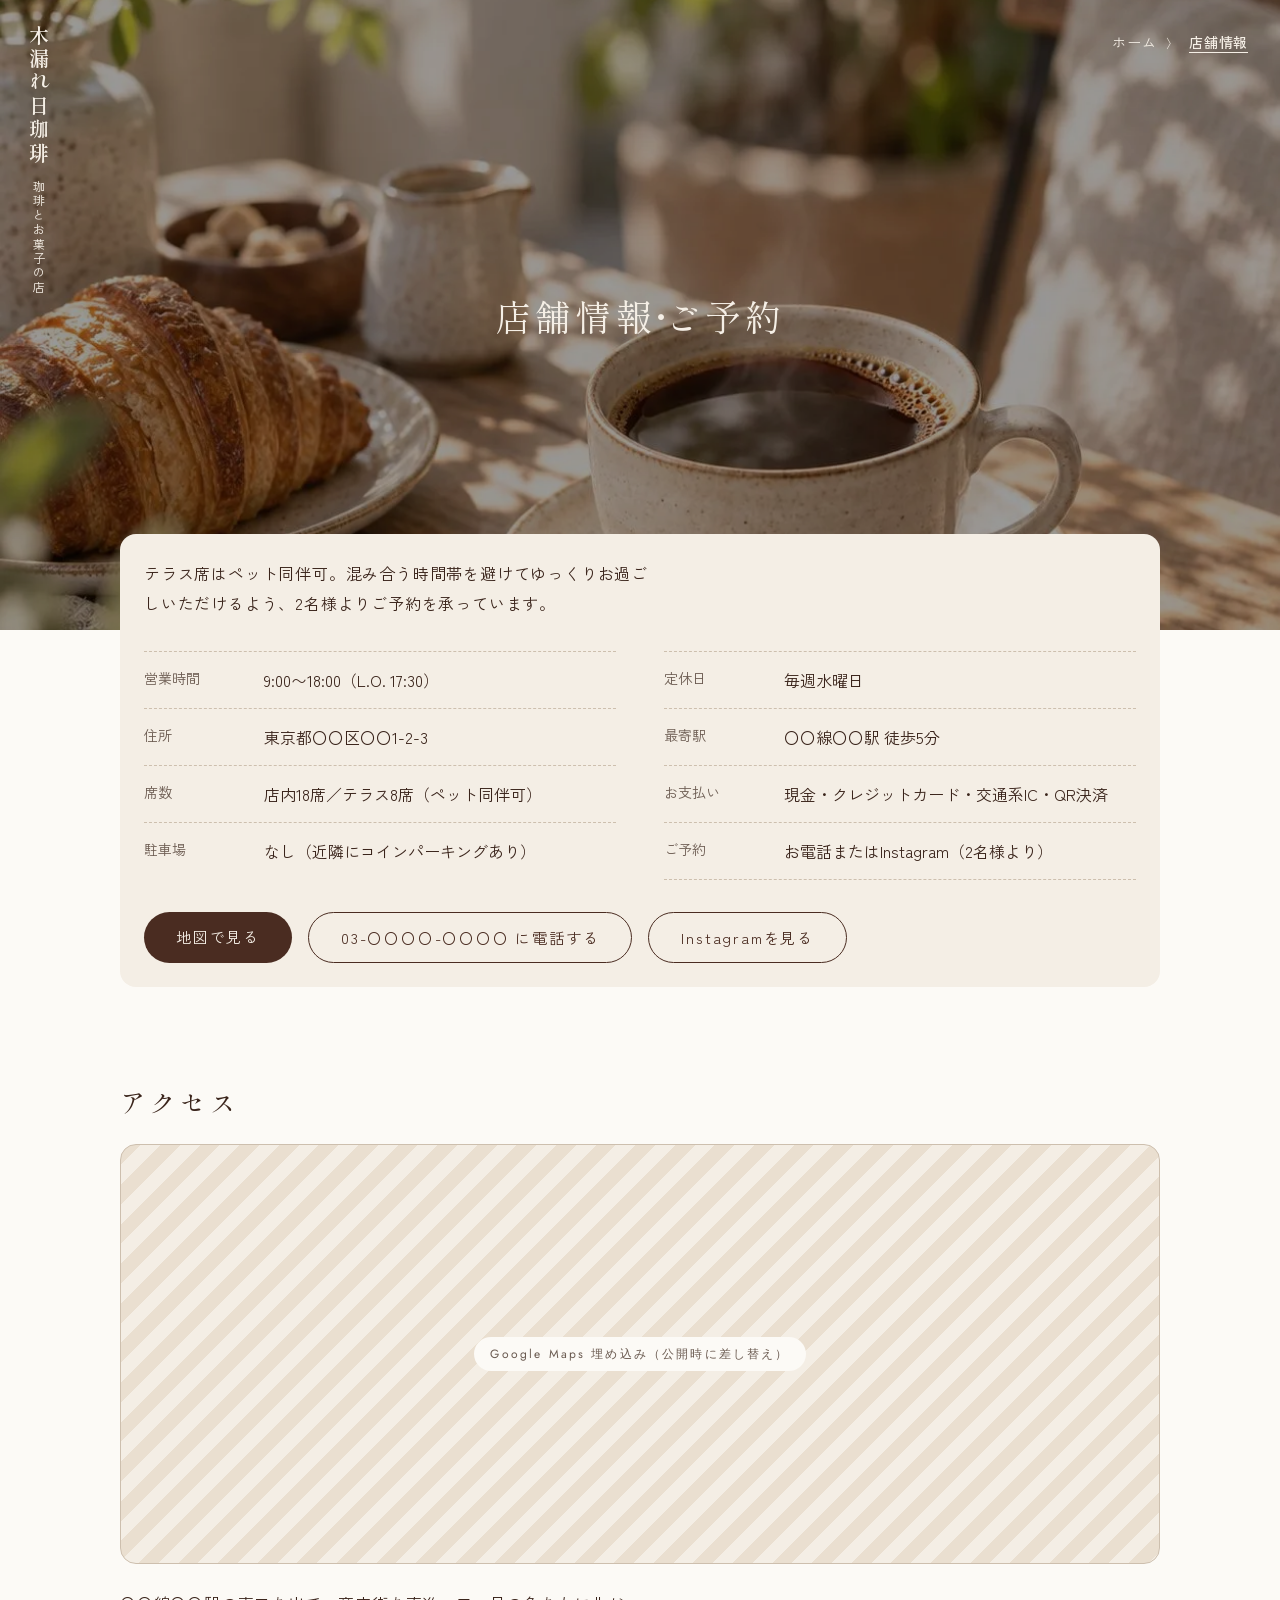
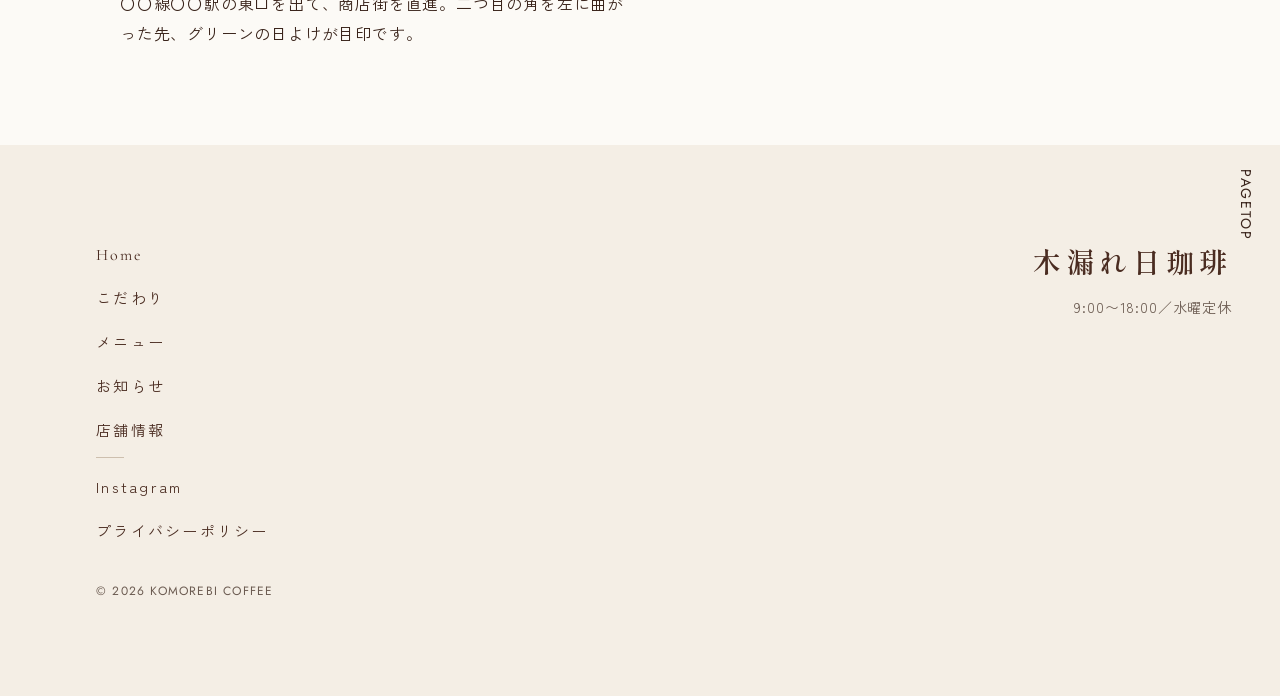
==== commit 7fed5093: "Pass pre-release checklist: SEO/OGP, favicon, performance, a11y, 404 Work through the user-supplied " ====
--- a/access.html
+++ b/access.html
@@ -4,25 +4,105 @@
 <meta charset="utf-8">
 <meta name="viewport" content="width=device-width, initial-scale=1">
 <title>店舗情報・ご予約 | 木漏れ日珈琲</title>
-<meta name="description" content="木漏れ日珈琲の店舗情報。営業時間、定休日、アクセス、ご予約について。">
+<meta name="description" content="KOMOREBI COFFEE（木漏れ日珈琲）の店舗情報ページです。営業時間・定休日・住所・アクセス方法に加え、お電話またはInstagramで承っているご予約についてもご案内しています。テラス席はペット同伴も可能ですので、ご家族やペットとご一緒の皆様のご来店を心よりお待ちしております。">
+<meta name="robots" content="index, follow">
+<link rel="canonical" href="https://komorebi-coffee.example.com/access.html">
+<meta name="theme-color" content="#4A2C21">
+<link rel="icon" type="image/svg+xml" href="images/icons/favicon.svg">
+<link rel="icon" type="image/png" sizes="32x32" href="images/icons/favicon-32.png">
+<link rel="icon" type="image/png" sizes="16x16" href="images/icons/favicon-16.png">
+<link rel="apple-touch-icon" sizes="180x180" href="images/icons/apple-touch-icon.png">
+<link rel="manifest" href="site.webmanifest">
+<meta property="og:type" content="website">
+<meta property="og:site_name" content="KOMOREBI COFFEE｜木漏れ日珈琲">
+<meta property="og:locale" content="ja_JP">
+<meta property="og:title" content="店舗情報・ご予約 | 木漏れ日珈琲">
+<meta property="og:description" content="KOMOREBI COFFEE（木漏れ日珈琲）の店舗情報ページです。営業時間・定休日・住所・アクセス方法に加え、お電話またはInstagramで承っているご予約についてもご案内しています。テラス席はペット同伴も可能ですので、ご家族やペットとご一緒の皆様のご来店を心よりお待ちしております。">
+<meta property="og:url" content="https://komorebi-coffee.example.com/access.html">
+<meta property="og:image" content="https://komorebi-coffee.example.com/images/og-image.jpg">
+<meta property="og:image:width" content="1200">
+<meta property="og:image:height" content="630">
+<meta name="twitter:card" content="summary_large_image">
+<meta name="twitter:title" content="店舗情報・ご予約 | 木漏れ日珈琲">
+<meta name="twitter:description" content="KOMOREBI COFFEE（木漏れ日珈琲）の店舗情報ページです。営業時間・定休日・住所・アクセス方法に加え、お電話またはInstagramで承っているご予約についてもご案内しています。テラス席はペット同伴も可能ですので、ご家族やペットとご一緒の皆様のご来店を心よりお待ちしております。">
+<meta name="twitter:image" content="https://komorebi-coffee.example.com/images/og-image.jpg">
 <link rel="preconnect" href="https://fonts.googleapis.com">
 <link rel="preconnect" href="https://fonts.gstatic.com" crossorigin>
 <link rel="stylesheet" href="css/style.css">
+<script type="application/ld+json">
+{
+  "@context": "https://schema.org",
+  "@type": "CafeOrCoffeeShop",
+  "name": "KOMOREBI COFFEE（木漏れ日珈琲）",
+  "url": "https://komorebi-coffee.example.com/index.html",
+  "logo": "https://komorebi-coffee.example.com/images/icons/icon-512.png",
+  "image": "https://komorebi-coffee.example.com/images/og-image.jpg",
+  "telephone": "03-0000-0000",
+  "servesCuisine": "Coffee, Sweets",
+  "priceRange": "¥¥",
+  "address": {
+    "@type": "PostalAddress",
+    "streetAddress": "〇〇1-2-3",
+    "addressLocality": "〇〇区",
+    "addressRegion": "東京都",
+    "addressCountry": "JP"
+  },
+  "openingHoursSpecification": {
+    "@type": "OpeningHoursSpecification",
+    "dayOfWeek": [
+      "Thursday",
+      "Friday",
+      "Saturday",
+      "Sunday",
+      "Monday",
+      "Tuesday"
+    ],
+    "opens": "09:00",
+    "closes": "18:00"
+  },
+  "sameAs": [
+    "https://instagram.com/komorebi_coffee"
+  ]
+}
+</script>
+<script type="application/ld+json">
+{
+  "@context": "https://schema.org",
+  "@type": "BreadcrumbList",
+  "itemListElement": [
+    {
+      "@type": "ListItem",
+      "position": 1,
+      "name": "ホーム",
+      "item": "https://komorebi-coffee.example.com/index.html"
+    },
+    {
+      "@type": "ListItem",
+      "position": 2,
+      "name": "店舗情報",
+      "item": "https://komorebi-coffee.example.com/access.html"
+    }
+  ]
+}
+</script>
 </head>
 <body>
 <div id="top">
+<main>
 
 <section class="hero-c">
-<img src="images/gallery-02.jpg" alt="木漏れ日が差し込むテラス席" style="width:100%;height:100%;object-fit:cover;object-position:center 45%;display:block">
+<picture style="display:contents"><source srcset="images/gallery-02.webp" type="image/webp"><img src="images/gallery-02.jpg" alt="木漏れ日が差し込むテラス席" width="1254" height="1254" loading="eager" fetchpriority="high" style="width:100%;height:100%;object-fit:cover;object-position:center 45%;display:block"></picture>
 <div aria-hidden="true" style="position:absolute;inset:0;background:rgba(0,0,0,0.4)"></div>
 <a href="index.html" aria-label="木漏れ日珈琲 トップへ" style="position:absolute;left:24px;top:24px;text-decoration:none;display:flex;flex-direction:column;align-items:center;gap:14px">
 <span aria-hidden="true" style="writing-mode:vertical-rl;font-family:'Shippori Mincho',serif;font-weight:600;font-size:20px;letter-spacing:.18em;color:#F5EFE6">木漏れ日珈琲</span>
 <span aria-hidden="true" style="writing-mode:vertical-rl;font-size:12px;letter-spacing:.2em;color:#F5EFE6">珈琲とお菓子の店</span>
 </a>
 <nav aria-label="パンくずリスト" style="position:absolute;right:32px;top:32px;display:flex;align-items:center;gap:10px;font-size:14px;letter-spacing:.05em;color:#F5EFE6">
-<a href="index.html" style="text-decoration:none;color:#F5EFE6">ホーム</a>
-<span aria-hidden="true" style="font-size:12px">〉</span>
-<span aria-current="page" style="font-weight:500;border-bottom:1px solid #F5EFE6">店舗情報</span>
+<ol style="display:flex;flex-wrap:wrap;align-items:center;gap:10px;list-style:none;margin:0;padding:0">
+<li><a href="index.html" style="text-decoration:none;color:#F5EFE6">ホーム</a></li>
+<li aria-hidden="true"><span aria-hidden="true" style="font-size:12px">〉</span></li>
+<li><span aria-current="page" style="font-weight:500;border-bottom:1px solid #F5EFE6">店舗情報</span></li>
+</ol>
 </nav>
 <h1 class="hero-c-title">店舗情報・ご予約</h1>
 </section>
@@ -63,23 +143,28 @@
 </div>
 </section>
 
+</main>
 <footer class="subpage-footer" style="margin:0">
 <a href="#top" style="position:absolute;right:24px;top:24px;writing-mode:vertical-rl;text-decoration:none;font-family:Jost,sans-serif;font-size:14px;letter-spacing:.12em;color:#3A241B">PAGETOP</a>
 <div class="footer-b-row" style="margin:0 auto">
 <div class="footer-b-links">
-<nav style="display:flex;flex-direction:column;gap:20px">
-<a href="index.html" style="text-decoration:none;font-family:'Cormorant Garamond',serif;font-size:16px;letter-spacing:.12em">Home</a>
-<a href="concept.html" style="text-decoration:none;font-size:15px;letter-spacing:.15em">こだわり</a>
-<a href="menu.html" style="text-decoration:none;font-size:15px;letter-spacing:.15em">メニュー</a>
-<a href="news.html" style="text-decoration:none;font-size:15px;letter-spacing:.15em">お知らせ</a>
-<a href="access.html" aria-current="page" style="text-decoration:none;font-size:15px;letter-spacing:.15em">店舗情報</a>
+<nav aria-label="フッターナビゲーション">
+<ul style="display:flex;flex-direction:column;gap:20px;list-style:none;margin:0;padding:0">
+<li><a href="index.html" style="text-decoration:none;font-family:'Cormorant Garamond',serif;font-size:16px;letter-spacing:.12em">Home</a></li>
+<li><a href="concept.html" style="text-decoration:none;font-size:15px;letter-spacing:.15em">こだわり</a></li>
+<li><a href="menu.html" style="text-decoration:none;font-size:15px;letter-spacing:.15em">メニュー</a></li>
+<li><a href="news.html" style="text-decoration:none;font-size:15px;letter-spacing:.15em">お知らせ</a></li>
+<li><a href="access.html" aria-current="page" style="text-decoration:none;font-size:15px;letter-spacing:.15em">店舗情報</a></li>
+</ul>
 </nav>
 <span aria-hidden="true" style="width:28px;height:1px;background:#CDBFAE;margin:16px 0;display:block"></span>
-<nav style="display:flex;flex-direction:column;gap:20px">
-<a href="https://instagram.com/komorebi_coffee" style="text-decoration:none;font-size:15px;letter-spacing:.15em">Instagram</a>
-<a href="/privacy-policy" style="text-decoration:none;font-size:15px;letter-spacing:.15em">プライバシーポリシー</a>
-</nav>
-<p style="margin:40px 0 0;font-family:Jost,sans-serif;font-size:12px;letter-spacing:.1em;color:#6B5B51">© KOMOREBI COFFEE</p>
+<nav aria-label="フッター（外部・法務リンク）">
+<ul style="display:flex;flex-direction:column;gap:20px;list-style:none;margin:0;padding:0">
+<li><a href="https://instagram.com/komorebi_coffee" style="text-decoration:none;font-size:15px;letter-spacing:.15em">Instagram</a></li>
+<li><a href="privacy-policy.html" style="text-decoration:none;font-size:15px;letter-spacing:.15em">プライバシーポリシー</a></li>
+</ul>
+</nav>
+<p style="margin:40px 0 0;font-family:Jost,sans-serif;font-size:12px;letter-spacing:.1em;color:#6B5B51">© 2026 KOMOREBI COFFEE</p>
 </div>
 <div class="footer-b-brand">
 <span aria-hidden="true" style="font-family:'Shippori Mincho',serif;font-weight:600;font-size:28px;letter-spacing:.18em;color:#4A2C21;font-feature-settings:'palt'">木漏れ日珈琲</span>
@@ -91,26 +176,30 @@
 </div>
 
 <div class="drawer-overlay" data-drawer-overlay hidden></div>
-<aside id="site-drawer" class="drawer" data-drawer aria-label="サイトメニュー" aria-hidden="true">
+<aside id="site-drawer" class="drawer" data-drawer aria-label="サイトメニュー" aria-hidden="true" inert>
 <div class="drawer-head">
 <a href="index.html" class="drawer-home">Home</a>
 <button type="button" class="drawer-close" data-drawer-close aria-label="メニューを閉じる">×</button>
 </div>
-<nav class="drawer-nav">
-<a href="index.html">Home</a>
-<a href="concept.html">こだわり</a>
-<a href="menu.html">メニュー</a>
-<a href="news.html">お知らせ</a>
-<a href="access.html" aria-current="page">店舗情報</a>
+<nav aria-label="ドロワーメニュー">
+<ul class="drawer-nav" style="list-style:none;margin:0;padding:0">
+<li><a href="index.html">Home</a></li>
+<li><a href="concept.html">こだわり</a></li>
+<li><a href="menu.html">メニュー</a></li>
+<li><a href="news.html">お知らせ</a></li>
+<li><a href="access.html" aria-current="page">店舗情報</a></li>
+</ul>
 </nav>
 <span class="drawer-rule" aria-hidden="true"></span>
-<nav class="drawer-nav">
-<a href="https://instagram.com/komorebi_coffee">Instagram</a>
-<a href="/privacy-policy">プライバシーポリシー</a>
+<nav aria-label="ドロワーメニュー（外部・法務リンク）">
+<ul class="drawer-nav" style="list-style:none;margin:0;padding:0">
+<li><a href="https://instagram.com/komorebi_coffee">Instagram</a></li>
+<li><a href="privacy-policy.html">プライバシーポリシー</a></li>
+</ul>
 </nav>
 <div class="drawer-foot">
 <span class="vlogo-mark" aria-hidden="true">木漏れ日珈琲</span>
-<p>© KOMOREBI COFFEE</p>
+<p>© 2026 KOMOREBI COFFEE</p>
 </div>
 </aside>
 
